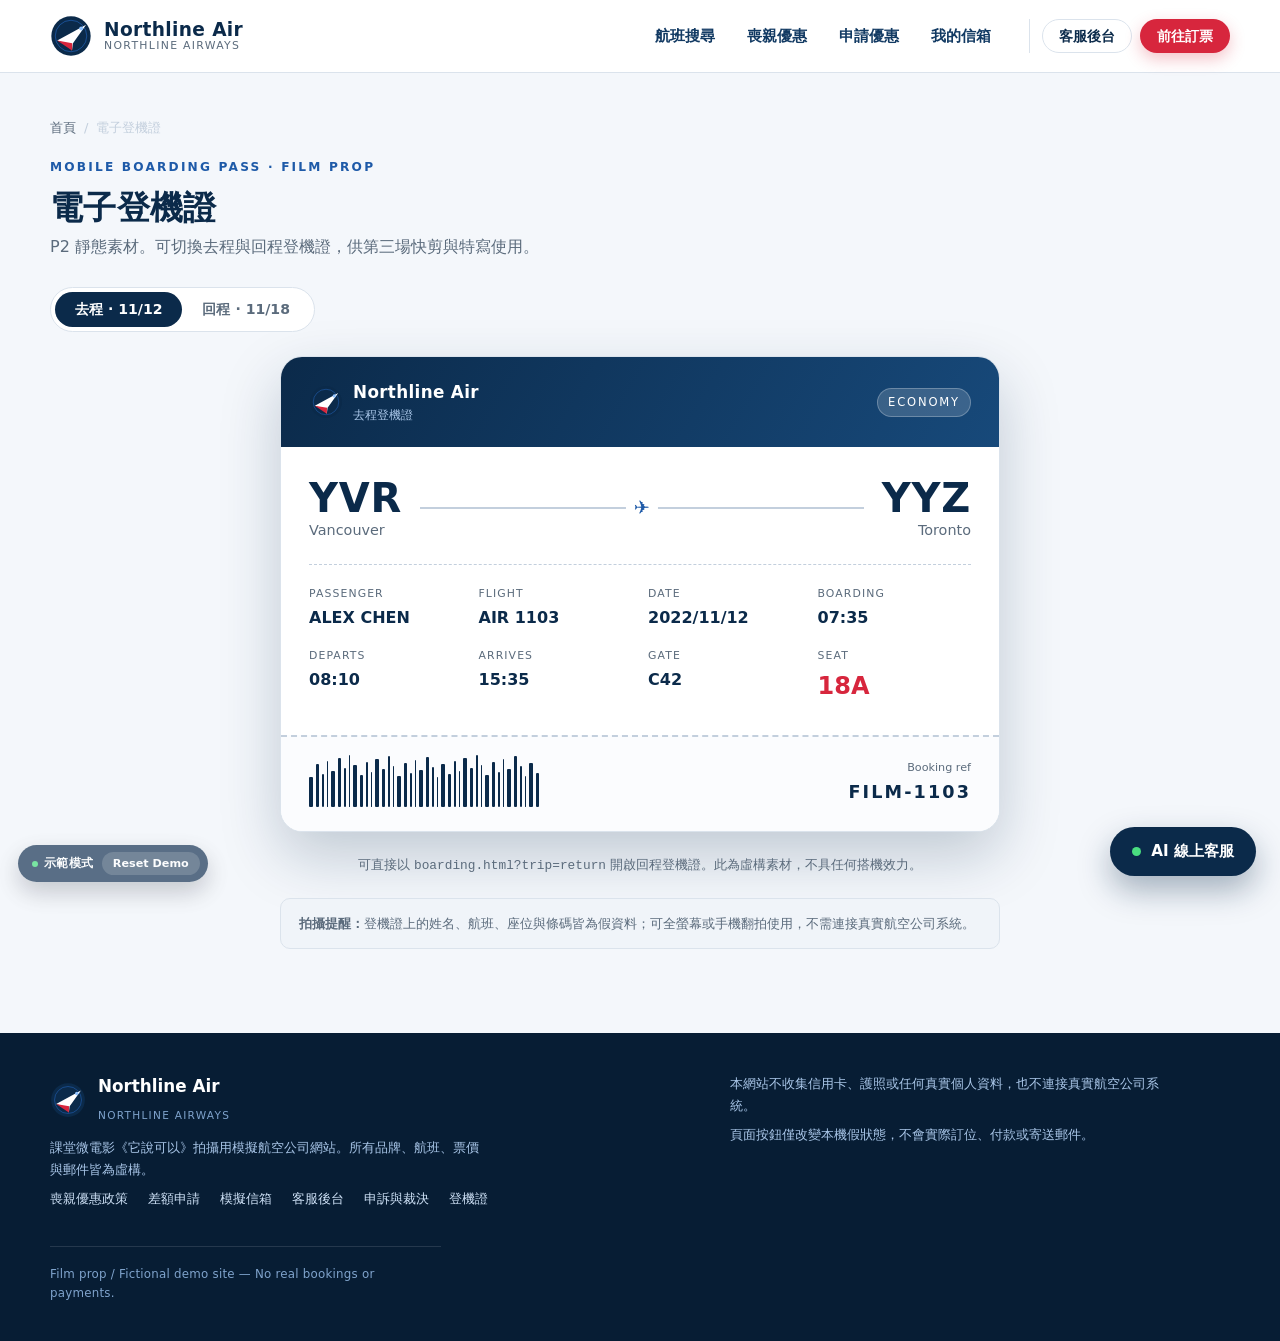
==== boarding.html @ c4c13a8e "Add Northline Air film prop website" ====
<!DOCTYPE html>
<html lang="zh-Hant">
<head>
  <meta charset="UTF-8">
  <meta name="viewport" content="width=device-width, initial-scale=1">
  <title>電子登機證 — Northline Air（拍攝用）</title>
  <link rel="stylesheet" href="assets/css/style.css">
</head>
<body data-page="boarding">

  <header class="site-header">
    <div class="container header-inner">
      <a class="brand" href="index.html">
        <img class="brand-logo" src="assets/img/logo.svg" alt="Northline Air">
        <span class="brand-text"><strong>Northline Air</strong><small>Northline Airways</small></span>
      </a>
      <nav class="main-nav" aria-label="主要導覽">
        <a href="index.html">航班搜尋</a>
        <a href="policy.html">喪親優惠</a>
        <a href="claim.html">申請優惠</a>
        <a href="mail.html">我的信箱</a>
      </nav>
      <div class="header-actions">
        <a class="btn btn-ghost btn-sm" href="staff.html">客服後台</a>
        <a class="btn btn-primary btn-sm" href="booking.html">前往訂票</a>
      </div>
    </div>
  </header>

  <main class="page">
    <div class="container">
      <div class="breadcrumb">
        <a href="index.html">首頁</a><span>/</span><span>電子登機證</span>
      </div>

      <div class="page-head">
        <span class="eyebrow">Mobile Boarding Pass · Film Prop</span>
        <h1>電子登機證</h1>
        <p>P2 靜態素材。可切換去程與回程登機證，供第三場快剪與特寫使用。</p>
      </div>

      <div class="segmented" role="tablist" aria-label="登機證選擇">
        <button type="button" data-trip="outbound" class="is-active">去程 · 11/12</button>
        <button type="button" data-trip="return">回程 · 11/18</button>
      </div>

      <article class="boarding-pass">
        <div class="bp-top">
          <div class="bp-brand">
            <img src="assets/img/logo.svg" alt="">
            <div>
              <strong>Northline Air</strong>
              <div style="font-size:.72rem;color:#a9c6e8" id="bpTripLabel">去程登機證</div>
            </div>
          </div>
          <span class="bp-class">Economy</span>
        </div>

        <div class="bp-body">
          <div class="bp-route">
            <div class="bp-city">
              <strong id="bpFrom">YVR</strong>
              <span id="bpFromCity">Vancouver</span>
            </div>
            <div class="bp-line"></div>
            <div class="bp-city" style="text-align:right">
              <strong id="bpTo">YYZ</strong>
              <span id="bpToCity">Toronto</span>
            </div>
          </div>

          <div class="bp-grid">
            <div><small>Passenger</small><strong id="bpPassenger">ALEX CHEN</strong></div>
            <div><small>Flight</small><strong id="bpFlightNo">AIR 1103</strong></div>
            <div><small>Date</small><strong id="bpDate">2022/11/12</strong></div>
            <div><small>Boarding</small><strong id="bpBoarding">07:35</strong></div>
            <div><small>Departs</small><strong id="bpDepart">08:10</strong></div>
            <div><small>Arrives</small><strong id="bpArrive">15:35</strong></div>
            <div><small>Gate</small><strong id="bpGate">C42</strong></div>
            <div><small>Seat</small><strong class="bp-seat" id="bpSeat">18A</strong></div>
          </div>
        </div>

        <div class="bp-stub">
          <div class="barcode" id="bpBarcode" aria-hidden="true"></div>
          <div style="text-align:right">
            <small>Booking ref</small>
            <strong id="bpRef" style="font-size:1.1rem;letter-spacing:.12em;color:var(--navy)">FILM-1103</strong>
          </div>
        </div>
      </article>

      <p style="text-align:center;margin-top:22px;font-size:.8rem;color:var(--muted)">
        可直接以 <code>boarding.html?trip=return</code> 開啟回程登機證。此為虛構素材，不具任何搭機效力。
      </p>

      <div class="doc-note" style="max-width:720px;margin:22px auto 0">
        <strong>拍攝提醒：</strong>登機證上的姓名、航班、座位與條碼皆為假資料；可全螢幕或手機翻拍使用，不需連接真實航空公司系統。
      </div>
    </div>
  </main>

  <footer class="site-footer">
    <div class="container footer-inner">
      <div>
        <div class="footer-brand">
          <img src="assets/img/logo.svg" alt="">
          <div><strong>Northline Air</strong><small>Northline Airways</small></div>
        </div>
        <p>課堂微電影《它說可以》拍攝用模擬航空公司網站。所有品牌、航班、票價與郵件皆為虛構。</p>
        <div class="footer-links">
          <a href="policy.html">喪親優惠政策</a>
          <a href="claim.html">差額申請</a>
          <a href="mail.html">模擬信箱</a>
          <a href="staff.html">客服後台</a>
          <a href="case.html">申訴與裁決</a>
          <a href="boarding.html">登機證</a>
        </div>
      </div>
      <div>
        <p>本網站不收集信用卡、護照或任何真實個人資料，也不連接真實航空公司系統。</p>
        <p>頁面按鈕僅改變本機假狀態，不會實際訂位、付款或寄送郵件。</p>
      </div>
      <p class="fineprint">Film prop / Fictional demo site — No real bookings or payments.</p>
    </div>
  </footer>

  <script src="assets/js/data.js"></script>
  <script src="assets/js/app.js"></script>
</body>
</html>
---- assets/css/style.css ----
/* =========================================================
   Northline Air — Fictional airline demo
   Film prop stylesheet. Offline-friendly, no CDN required.
   ========================================================= */

:root {
  --navy: #0b2a4a;
  --navy-700: #123a63;
  --navy-500: #1f4f7d;
  --sky: #1e5aa8;
  --sky-soft: #e8f0fb;
  --red: #d7263d;
  --red-soft: #fdecef;
  --amber: #b45309;
  --amber-soft: #fff4e2;
  --ok: #137a52;
  --ok-soft: #e6f5ee;
  --ink: #16202c;
  --muted: #5b6b7c;
  --line: #dbe3ec;
  --line-strong: #c3cfdd;
  --bg: #f4f7fb;
  --card: #ffffff;
  --shadow: 0 10px 30px rgba(11, 42, 74, 0.10);
  --shadow-sm: 0 2px 8px rgba(11, 42, 74, 0.08);
  --radius: 16px;
  --radius-sm: 10px;
  --sans: "Segoe UI", "Microsoft JhengHei", "Noto Sans TC", "PingFang TC", system-ui, -apple-system, sans-serif;
}

*,
*::before,
*::after {
  box-sizing: border-box;
}

html {
  scroll-behavior: smooth;
}

body {
  margin: 0;
  font-family: var(--sans);
  color: var(--ink);
  background: var(--bg);
  font-size: 16px;
  line-height: 1.65;
  -webkit-font-smoothing: antialiased;
}

img {
  max-width: 100%;
  display: block;
}

a {
  color: var(--sky);
  text-decoration: none;
}

a:hover {
  text-decoration: underline;
}

h1, h2, h3, h4 {
  line-height: 1.25;
  margin: 0 0 .5rem;
  color: var(--navy);
  letter-spacing: .01em;
}

p {
  margin: 0 0 1rem;
}

button,
input,
select,
textarea {
  font-family: inherit;
  font-size: inherit;
}

button {
  cursor: pointer;
}

mark {
  background: #ffe8a3;
  color: #8a3b00;
  font-weight: 800;
  padding: 0 .18em;
  border-radius: 4px;
}

[hidden] {
  display: none !important;
}

.container {
  width: min(1180px, calc(100% - 48px));
  margin-inline: auto;
}

.container-wide {
  width: min(1440px, calc(100% - 40px));
  margin-inline: auto;
}

.container-narrow {
  width: min(880px, calc(100% - 48px));
  margin-inline: auto;
}

.sr-only {
  position: absolute;
  width: 1px;
  height: 1px;
  padding: 0;
  margin: -1px;
  overflow: hidden;
  clip: rect(0 0 0 0);
  white-space: nowrap;
  border: 0;
}

/* ---------- Header ---------- */
.site-header {
  position: sticky;
  top: 0;
  z-index: 60;
  background: rgba(255, 255, 255, .96);
  border-bottom: 1px solid var(--line);
  backdrop-filter: blur(8px);
}

.header-inner {
  display: flex;
  align-items: center;
  gap: 24px;
  min-height: 72px;
}

.brand {
  display: flex;
  align-items: center;
  gap: 12px;
  text-decoration: none;
  flex-shrink: 0;
}

.brand:hover {
  text-decoration: none;
}

.brand-logo {
  width: 42px;
  height: 42px;
}

.brand-text {
  display: flex;
  flex-direction: column;
  line-height: 1.08;
}

.brand-text strong {
  font-size: 1.16rem;
  color: var(--navy);
  letter-spacing: .02em;
}

.brand-text small {
  font-size: .68rem;
  color: var(--muted);
  letter-spacing: .12em;
  text-transform: uppercase;
}

.main-nav {
  display: flex;
  align-items: center;
  gap: 4px;
  margin-left: auto;
}

.main-nav a {
  color: var(--navy-700);
  font-weight: 600;
  font-size: .94rem;
  padding: 9px 14px;
  border-radius: 999px;
  text-decoration: none;
  transition: background .15s ease, color .15s ease;
}

.main-nav a:hover {
  background: var(--sky-soft);
  text-decoration: none;
}

.main-nav a.is-active {
  background: var(--navy);
  color: #fff;
}

.main-nav a.nav-muted {
  color: var(--muted);
}

.header-actions {
  display: flex;
  align-items: center;
  gap: 8px;
  padding-left: 12px;
  border-left: 1px solid var(--line);
}

/* ---------- Buttons ---------- */
.btn {
  display: inline-flex;
  align-items: center;
  justify-content: center;
  gap: 8px;
  border: 1px solid transparent;
  border-radius: 999px;
  padding: 11px 22px;
  font-weight: 700;
  font-size: .95rem;
  line-height: 1.2;
  text-decoration: none;
  transition: transform .12s ease, box-shadow .15s ease, background .15s ease, border-color .15s ease;
  white-space: nowrap;
}

.btn:hover {
  text-decoration: none;
  transform: translateY(-1px);
}

.btn:active {
  transform: translateY(0);
}

.btn-primary {
  background: var(--red);
  color: #fff;
  box-shadow: 0 6px 16px rgba(215, 38, 61, .28);
}

.btn-primary:hover {
  background: #bf1f34;
}

.btn-navy {
  background: var(--navy);
  color: #fff;
}

.btn-navy:hover {
  background: var(--navy-700);
}

.btn-outline {
  background: #fff;
  border-color: var(--line-strong);
  color: var(--navy);
}

.btn-outline:hover {
  border-color: var(--navy);
  background: #fff;
}

.btn-ghost {
  background: transparent;
  color: var(--navy);
  border-color: var(--line);
}

.btn-ghost:hover {
  background: var(--sky-soft);
}

.btn-block {
  width: 100%;
}

.btn-lg {
  padding: 14px 28px;
  font-size: 1.02rem;
}

.btn-sm {
  padding: 8px 16px;
  font-size: .86rem;
}

.btn:disabled {
  opacity: .55;
  cursor: not-allowed;
  transform: none;
}

/* ---------- Hero ---------- */
.hero {
  position: relative;
  color: #fff;
  background:
    radial-gradient(1100px 460px at 82% -8%, rgba(30, 90, 168, .72), transparent 62%),
    radial-gradient(760px 420px at 8% 110%, rgba(215, 38, 61, .30), transparent 60%),
    linear-gradient(135deg, #071d34 0%, #0b2a4a 46%, #123f6a 100%);
  overflow: hidden;
}

.hero::after {
  content: "";
  position: absolute;
  inset: 0;
  background-image: radial-gradient(rgba(255, 255, 255, .10) 1px, transparent 1px);
  background-size: 26px 26px;
  opacity: .35;
  pointer-events: none;
}

.hero-inner {
  position: relative;
  z-index: 1;
  display: grid;
  grid-template-columns: 1.05fr .95fr;
  gap: 56px;
  align-items: center;
  padding: 72px 0 84px;
}

.eyebrow {
  display: inline-block;
  font-size: .76rem;
  font-weight: 800;
  letter-spacing: .18em;
  text-transform: uppercase;
  color: var(--sky);
  margin-bottom: 10px;
}

.hero .eyebrow {
  color: #8fc2ff;
}

.hero h1 {
  color: #fff;
  font-size: clamp(2.2rem, 4vw, 3.4rem);
  letter-spacing: -.01em;
  margin-bottom: 14px;
}

.hero-copy p {
  color: rgba(255, 255, 255, .82);
  font-size: 1.05rem;
  max-width: 40ch;
}

.hero-points {
  list-style: none;
  padding: 0;
  margin: 24px 0 0;
  display: flex;
  flex-wrap: wrap;
  gap: 10px;
}

.hero-points li {
  font-size: .86rem;
  font-weight: 600;
  color: #dbe9fb;
  background: rgba(255, 255, 255, .08);
  border: 1px solid rgba(255, 255, 255, .16);
  border-radius: 999px;
  padding: 6px 14px;
}

/* ---------- Search card ---------- */
.search-card {
  background: #fff;
  color: var(--ink);
  border-radius: 22px;
  padding: 26px;
  box-shadow: 0 30px 60px rgba(3, 16, 30, .38);
}

.search-card h2 {
  font-size: 1.24rem;
  margin-bottom: 2px;
}

.search-card .sub {
  font-size: .84rem;
  color: var(--muted);
  margin-bottom: 16px;
}

.trip-switch {
  display: inline-flex;
  background: var(--bg);
  border: 1px solid var(--line);
  border-radius: 999px;
  padding: 4px;
  margin-bottom: 18px;
}

.trip-switch label {
  position: relative;
}

.trip-switch input {
  position: absolute;
  opacity: 0;
  pointer-events: none;
}

.trip-switch span {
  display: block;
  padding: 7px 20px;
  border-radius: 999px;
  font-size: .88rem;
  font-weight: 700;
  color: var(--muted);
  cursor: pointer;
  transition: all .15s ease;
}

.trip-switch input:checked + span {
  background: var(--navy);
  color: #fff;
  box-shadow: var(--shadow-sm);
}

.field-row {
  display: grid;
  grid-template-columns: 1fr 1fr;
  gap: 12px;
  margin-bottom: 12px;
}

.field {
  display: flex;
  flex-direction: column;
  gap: 6px;
  margin-bottom: 12px;
}

.field > span {
  font-size: .78rem;
  font-weight: 700;
  color: var(--muted);
  letter-spacing: .04em;
}

.field input,
.field select,
.field textarea {
  width: 100%;
  border: 1px solid var(--line-strong);
  border-radius: 10px;
  padding: 11px 12px;
  background: #fff;
  color: var(--ink);
  font-weight: 600;
  transition: border-color .15s ease, box-shadow .15s ease;
}

.field input:focus,
.field select:focus,
.field textarea:focus {
  outline: none;
  border-color: var(--sky);
  box-shadow: 0 0 0 3px rgba(30, 90, 168, .16);
}

.field textarea {
  min-height: 92px;
  resize: vertical;
  font-weight: 500;
}

.field-hint {
  font-size: .76rem;
  color: var(--muted);
  font-weight: 500;
}

.search-note {
  margin: 12px 0 0;
  font-size: .74rem;
  color: var(--muted);
  text-align: center;
}

/* ---------- Sections / cards ---------- */
.section {
  padding: 56px 0;
}

.section-head {
  margin-bottom: 26px;
}

.section-head h2 {
  font-size: 1.7rem;
}

.section-head p {
  color: var(--muted);
  margin-bottom: 0;
}

.banner {
  display: flex;
  align-items: center;
  justify-content: space-between;
  gap: 28px;
  background:
    linear-gradient(115deg, #0b2a4a 0%, #123a63 58%, #1c4f7f 100%);
  color: #fff;
  border-radius: var(--radius);
  padding: 34px 38px;
  box-shadow: var(--shadow);
}

.banner h2 {
  color: #fff;
  font-size: 1.6rem;
  margin-bottom: 6px;
}

.banner p {
  color: rgba(255, 255, 255, .82);
  margin-bottom: 0;
  max-width: 60ch;
}

.banner .eyebrow {
  color: #8fc2ff;
}

.feature-grid {
  display: grid;
  grid-template-columns: repeat(3, 1fr);
  gap: 20px;
}

.feature {
  background: #fff;
  border: 1px solid var(--line);
  border-radius: var(--radius);
  padding: 24px;
  box-shadow: var(--shadow-sm);
}

.feature-icon {
  width: 42px;
  height: 42px;
  border-radius: 12px;
  display: grid;
  place-items: center;
  background: var(--sky-soft);
  color: var(--sky);
  font-size: 1.2rem;
  font-weight: 800;
  margin-bottom: 14px;
}

.feature h3 {
  font-size: 1.06rem;
  margin-bottom: 6px;
}

.feature p {
  font-size: .9rem;
  color: var(--muted);
  margin-bottom: 0;
}

.card {
  background: var(--card);
  border: 1px solid var(--line);
  border-radius: var(--radius);
  box-shadow: var(--shadow-sm);
}

/* ---------- Page shell ---------- */
.page {
  padding: 44px 0 72px;
}

.page-head {
  margin-bottom: 26px;
}

.page-head h1 {
  font-size: clamp(1.7rem, 2.6vw, 2.2rem);
  margin-bottom: 6px;
}

.page-head p {
  color: var(--muted);
  margin-bottom: 0;
}

.breadcrumb {
  display: flex;
  gap: 8px;
  font-size: .82rem;
  color: var(--muted);
  margin-bottom: 14px;
}

.breadcrumb a {
  color: var(--muted);
}

.breadcrumb span {
  color: var(--line-strong);
}

/* ---------- Steps ---------- */
.steps {
  display: flex;
  list-style: none;
  padding: 0;
  margin: 0 0 26px;
  gap: 8px;
  flex-wrap: wrap;
}

.steps li {
  display: flex;
  align-items: center;
  gap: 10px;
  padding: 9px 18px 9px 10px;
  border-radius: 999px;
  background: #fff;
  border: 1px solid var(--line);
  color: var(--muted);
  font-size: .88rem;
  font-weight: 700;
}

.steps li .num {
  width: 26px;
  height: 26px;
  border-radius: 50%;
  display: grid;
  place-items: center;
  background: var(--bg);
  border: 1px solid var(--line-strong);
  font-size: .8rem;
}

.steps li.is-active {
  color: var(--navy);
  border-color: rgba(30, 90, 168, .45);
  background: var(--sky-soft);
}

.steps li.is-active .num {
  background: var(--sky);
  color: #fff;
  border-color: var(--sky);
}

.steps li.is-done {
  color: var(--ok);
  border-color: rgba(19, 122, 82, .3);
  background: var(--ok-soft);
}

.steps li.is-done .num {
  background: var(--ok);
  color: #fff;
  border-color: var(--ok);
}

/* ---------- Flight results ---------- */
.booking-layout {
  display: grid;
  grid-template-columns: minmax(0, 1fr) 340px;
  gap: 22px;
  align-items: start;
}

.flight-card {
  display: flex;
  gap: 24px;
  justify-content: space-between;
  background: #fff;
  border: 1px solid var(--line);
  border-radius: var(--radius);
  padding: 24px;
  box-shadow: var(--shadow-sm);
  transition: border-color .15s ease, box-shadow .15s ease;
}

.flight-card:hover {
  border-color: rgba(30, 90, 168, .4);
  box-shadow: var(--shadow);
}

.flight-card.is-selected {
  border-color: var(--sky);
  box-shadow: 0 0 0 3px rgba(30, 90, 168, .14), var(--shadow-sm);
}

.flight-main {
  flex: 1;
  min-width: 0;
}

.flight-airline {
  display: flex;
  align-items: center;
  gap: 10px;
  margin-bottom: 18px;
}

.flight-airline img {
  width: 32px;
  height: 32px;
}

.flight-airline strong {
  display: block;
  color: var(--navy);
  font-size: .95rem;
}

.flight-airline small {
  color: var(--muted);
  font-size: .78rem;
}

.flight-route {
  display: grid;
  grid-template-columns: auto 1fr auto;
  align-items: center;
  gap: 18px;
}

.route-point {
  display: flex;
  flex-direction: column;
  line-height: 1.25;
}

.route-point strong {
  font-size: 1.5rem;
  color: var(--navy);
  letter-spacing: -.01em;
}

.route-point span {
  font-size: .8rem;
  font-weight: 800;
  color: var(--sky);
  letter-spacing: .1em;
}

.route-point small {
  font-size: .76rem;
  color: var(--muted);
}

.route-line {
  display: flex;
  flex-direction: column;
  align-items: center;
  gap: 4px;
  min-width: 110px;
}

.route-line small {
  font-size: .72rem;
  color: var(--muted);
}

.route-line .line {
  position: relative;
  width: 100%;
  height: 2px;
  background: var(--line-strong);
  border-radius: 2px;
}

.route-line .line::before,
.route-line .line::after {
  content: "";
  position: absolute;
  top: 50%;
  width: 8px;
  height: 8px;
  border-radius: 50%;
  background: var(--sky);
  transform: translateY(-50%);
}

.route-line .line::before {
  left: 0;
}

.route-line .line::after {
  right: 0;
  background: var(--navy);
}

.route-duration {
  font-size: .74rem;
  color: var(--muted);
}

.flight-side {
  display: flex;
  flex-direction: column;
  align-items: flex-end;
  justify-content: space-between;
  gap: 16px;
  padding-left: 24px;
  border-left: 1px dashed var(--line-strong);
  flex-shrink: 0;
}

.price {
  text-align: right;
}

.price small {
  display: block;
  font-size: .72rem;
  color: var(--muted);
}

.price strong {
  font-size: 1.6rem;
  color: var(--navy);
  letter-spacing: -.01em;
}

.summary-card {
  position: sticky;
  top: 92px;
  padding: 24px;
}

.summary-card h3 {
  font-size: 1.05rem;
  margin-bottom: 14px;
}

.summary-route {
  display: flex;
  align-items: center;
  gap: 10px;
  font-weight: 800;
  color: var(--navy);
  margin-bottom: 4px;
}

.summary-route .plane {
  color: var(--sky);
}

.summary-meta {
  font-size: .82rem;
  color: var(--muted);
  margin-bottom: 16px;
}

.money-list {
  margin: 0;
  padding: 14px 0 0;
  border-top: 1px dashed var(--line-strong);
  display: grid;
  gap: 8px;
}

.money-row {
  display: flex;
  justify-content: space-between;
  font-size: .88rem;
  color: var(--muted);
}

.money-row.total {
  margin-top: 6px;
  padding-top: 12px;
  border-top: 1px solid var(--line);
  color: var(--navy);
  font-weight: 800;
  font-size: 1.05rem;
}

.money-row.total .val {
  font-size: 1.35rem;
}

/* ---------- Confirm / success ---------- */
.confirm-panel {
  padding: 28px;
  margin-top: 22px;
}

.confirm-panel h2 {
  font-size: 1.3rem;
  margin-bottom: 4px;
}

.kv {
  display: grid;
  grid-template-columns: 130px 1fr;
  gap: 10px 18px;
  margin: 20px 0;
  font-size: .92rem;
}

.kv dt {
  color: var(--muted);
  font-weight: 600;
}

.kv dd {
  margin: 0;
  font-weight: 700;
  color: var(--navy);
}

.notice {
  display: flex;
  gap: 10px;
  background: var(--amber-soft);
  border: 1px solid #f2d3a2;
  color: #7c4a06;
  border-radius: var(--radius-sm);
  padding: 12px 14px;
  font-size: .84rem;
  margin: 16px 0;
}

.notice.info {
  background: var(--sky-soft);
  border-color: #c7dcf5;
  color: #16457a;
}

.notice.ok {
  background: var(--ok-soft);
  border-color: #b9e2d0;
  color: #0d5d3f;
}

.success-card {
  text-align: center;
  padding: 44px 32px;
  border: 1px solid #b9e2d0;
  background:
    radial-gradient(600px 220px at 50% 0%, rgba(19, 122, 82, .08), transparent 70%),
    #fff;
  border-radius: var(--radius);
  box-shadow: var(--shadow);
  margin-top: 22px;
}

.success-icon {
  width: 64px;
  height: 64px;
  border-radius: 50%;
  display: grid;
  place-items: center;
  margin: 0 auto 18px;
  background: var(--ok);
  color: #fff;
  font-size: 1.8rem;
  font-weight: 800;
  box-shadow: 0 10px 24px rgba(19, 122, 82, .30);
}

.success-card h2 {
  font-size: 1.8rem;
  color: var(--ok);
}

.ref {
  display: inline-block;
  font-size: 1.5rem;
  letter-spacing: .14em;
  color: var(--navy);
  background: var(--sky-soft);
  border: 1px dashed var(--sky);
  border-radius: 10px;
  padding: 6px 18px;
  margin: 6px 0 18px;
}

.success-card .kv {
  max-width: 460px;
  margin-inline: auto;
  text-align: left;
}

.success-actions {
  display: flex;
  gap: 10px;
  justify-content: center;
  flex-wrap: wrap;
  margin-top: 18px;
}

/* ---------- Policy ---------- */
.doc-head {
  text-align: center;
  padding: 22px 0 26px;
  border-bottom: 3px solid var(--navy);
  margin-bottom: 24px;
}

.doc-head h1 {
  font-size: clamp(1.7rem, 3vw, 2.4rem);
}

.doc-meta {
  color: var(--muted);
  font-size: .84rem;
  margin: 0;
}

.callout {
  border-radius: var(--radius-sm);
  padding: 18px 20px;
  margin: 20px 0;
  border: 1px solid var(--line);
  background: #fff;
}

.callout strong {
  display: block;
  font-size: .78rem;
  letter-spacing: .1em;
  text-transform: uppercase;
  margin-bottom: 4px;
}

.callout p {
  margin: 0;
  font-weight: 700;
}

.callout.danger {
  background: var(--red-soft);
  border-color: #f3c2ca;
  border-left: 5px solid var(--red);
}

.callout.danger strong {
  color: var(--red);
}

.callout.danger p {
  color: #8c1425;
  font-size: 1.12rem;
}

.doc {
  background: #fff;
  border: 1px solid var(--line);
  border-radius: var(--radius);
  padding: 34px 38px;
  box-shadow: var(--shadow-sm);
}

.doc h2 {
  font-size: 1.16rem;
  margin: 26px 0 8px;
  padding-bottom: 8px;
  border-bottom: 1px solid var(--line);
}

.doc h2:first-child {
  margin-top: 0;
}

.doc p,
.doc li {
  color: #33475b;
  font-size: .94rem;
}

.doc ul {
  padding-left: 20px;
  margin: 0 0 14px;
}

.doc li {
  margin-bottom: 4px;
}

.doc-note {
  margin-top: 18px;
  padding: 14px 18px;
  background: #f0f4f9;
  border: 1px solid var(--line);
  border-radius: var(--radius-sm);
  font-size: .8rem;
  color: var(--muted);
}

.policy-highlight {
  background: #fffbe8;
  border: 1px dashed #e6c65b;
  border-radius: var(--radius-sm);
  padding: 14px 16px;
  font-weight: 700;
  color: #6b4b00;
  margin: 14px 0;
}

/* ---------- Forms ---------- */
.form-card {
  padding: 30px 32px;
}

.form-grid {
  display: grid;
  grid-template-columns: 1fr 1fr;
  gap: 0 18px;
}

.form-grid .span-2 {
  grid-column: 1 / -1;
}

.form-section-title {
  display: flex;
  align-items: center;
  gap: 10px;
  font-size: .78rem;
  font-weight: 800;
  letter-spacing: .12em;
  text-transform: uppercase;
  color: var(--sky);
  margin: 26px 0 14px;
}

.form-section-title:first-child {
  margin-top: 0;
}

.form-section-title::after {
  content: "";
  height: 1px;
  flex: 1;
  background: var(--line);
}

.checkbox-row {
  display: flex;
  gap: 10px;
  align-items: flex-start;
  font-size: .86rem;
  color: var(--muted);
  margin: 8px 0 4px;
}

.checkbox-row input {
  margin-top: 4px;
  width: 16px;
  height: 16px;
  accent-color: var(--sky);
}

.file-chip {
  display: inline-flex;
  align-items: center;
  gap: 8px;
  background: var(--sky-soft);
  border: 1px solid #c7dcf5;
  border-radius: 999px;
  padding: 7px 14px;
  font-size: .84rem;
  font-weight: 700;
  color: var(--navy-700);
}

.file-chip::before {
  content: "📎";
  font-size: .9rem;
}

.form-actions {
  display: flex;
  gap: 10px;
  justify-content: flex-end;
  margin-top: 22px;
}

.date-emphasis {
  text-align: center;
  background: var(--navy);
  color: #fff;
  border-radius: var(--radius-sm);
  padding: 18px;
  margin: 6px 0 18px;
}

.date-emphasis small {
  display: block;
  font-size: .76rem;
  letter-spacing: .14em;
  text-transform: uppercase;
  color: #9fc6f5;
}

.date-emphasis strong {
  font-size: 1.7rem;
  letter-spacing: .04em;
}

/* ---------- Mail ---------- */
.mail-page {
  padding: 28px 0 56px;
}

.mail-app {
  display: grid;
  grid-template-columns: 220px 340px minmax(0, 1fr);
  min-height: 640px;
  overflow: hidden;
}

.mail-side {
  background: #f7f9fc;
  border-right: 1px solid var(--line);
  padding: 20px 14px;
}

.compose-btn {
  width: 100%;
  margin-bottom: 18px;
}

.mail-folders {
  list-style: none;
  padding: 0;
  margin: 0;
  display: grid;
  gap: 2px;
}

.mail-folders li a {
  display: flex;
  align-items: center;
  justify-content: space-between;
  gap: 8px;
  padding: 9px 12px;
  border-radius: 8px;
  font-size: .88rem;
  font-weight: 600;
  color: var(--navy-700);
  text-decoration: none;
}

.mail-folders li a:hover,
.mail-folders li a.is-active {
  background: var(--sky-soft);
}

.mail-folders .count {
  background: var(--red);
  color: #fff;
  font-size: .7rem;
  font-weight: 800;
  border-radius: 999px;
  padding: 1px 7px;
}

.mail-side-note {
  margin-top: 22px;
  padding-top: 16px;
  border-top: 1px solid var(--line);
  font-size: .72rem;
  color: var(--muted);
  line-height: 1.5;
}

.mail-list-col {
  border-right: 1px solid var(--line);
  display: flex;
  flex-direction: column;
  min-width: 0;
}

.mail-list-head {
  padding: 18px 20px 14px;
  border-bottom: 1px solid var(--line);
  display: flex;
  align-items: baseline;
  justify-content: space-between;
}

.mail-list-head h2 {
  font-size: 1.1rem;
  margin: 0;
}

.mail-list-head span {
  font-size: .78rem;
  color: var(--muted);
}

.mail-list {
  overflow-y: auto;
  flex: 1;
}

.mail-item {
  display: block;
  width: 100%;
  text-align: left;
  background: #fff;
  border: 0;
  border-bottom: 1px solid var(--line);
  border-left: 3px solid transparent;
  padding: 15px 20px;
  cursor: pointer;
  transition: background .12s ease;
}

.mail-item:hover {
  background: #f7f9fc;
}

.mail-item.is-active {
  background: var(--sky-soft);
  border-left-color: var(--sky);
}

.mail-item .from-row {
  display: flex;
  justify-content: space-between;
  gap: 10px;
  align-items: baseline;
}

.mail-item .from {
  font-weight: 800;
  font-size: .86rem;
  color: var(--navy);
  white-space: nowrap;
  overflow: hidden;
  text-overflow: ellipsis;
}

.mail-item .date {
  font-size: .72rem;
  color: var(--muted);
  flex-shrink: 0;
}

.mail-item .subject {
  font-size: .84rem;
  color: #33475b;
  margin-top: 2px;
  white-space: nowrap;
  overflow: hidden;
  text-overflow: ellipsis;
}

.mail-item .snippet {
  font-size: .76rem;
  color: var(--muted);
  margin-top: 2px;
  white-space: nowrap;
  overflow: hidden;
  text-overflow: ellipsis;
}

.mail-item .unread-dot {
  display: inline-block;
  width: 7px;
  height: 7px;
  border-radius: 50%;
  background: var(--red);
  margin-right: 6px;
  vertical-align: middle;
}

.mail-item[data-unread="false"] .unread-dot {
  visibility: hidden;
}

.mail-read {
  padding: 26px 30px;
  overflow-y: auto;
  background: #fff;
  min-width: 0;
}

.mail-read-head {
  border-bottom: 1px solid var(--line);
  padding-bottom: 16px;
  margin-bottom: 20px;
}

.mail-read-head h2 {
  font-size: 1.3rem;
  margin-bottom: 10px;
}

.mail-sender {
  display: flex;
  align-items: center;
  gap: 12px;
}

.avatar {
  width: 40px;
  height: 40px;
  border-radius: 50%;
  background: var(--navy);
  color: #fff;
  display: grid;
  place-items: center;
  font-weight: 800;
  font-size: .9rem;
  flex-shrink: 0;
}

.avatar.customer {
  background: var(--sky);
}

.mail-sender .name {
  font-weight: 800;
  color: var(--navy);
  font-size: .9rem;
}

.mail-sender .addr {
  font-size: .76rem;
  color: var(--muted);
}

.mail-date {
  margin-left: auto;
  font-size: .76rem;
  color: var(--muted);
  white-space: nowrap;
}

.mail-body {
  font-size: .94rem;
  color: #33475b;
}

.mail-body p {
  margin-bottom: 14px;
}

.mail-attachments {
  margin-top: 22px;
  padding-top: 18px;
  border-top: 1px dashed var(--line-strong);
}

.mail-attachments h3 {
  font-size: .78rem;
  letter-spacing: .1em;
  text-transform: uppercase;
  color: var(--muted);
  margin-bottom: 10px;
}

.attachment-list {
  list-style: none;
  padding: 0;
  margin: 0;
  display: flex;
  flex-wrap: wrap;
  gap: 8px;
}

.attachment-list li {
  display: inline-flex;
  align-items: center;
  gap: 7px;
  background: #f3f6fa;
  border: 1px solid var(--line);
  border-radius: 8px;
  padding: 7px 12px;
  font-size: .8rem;
  font-weight: 600;
  color: var(--navy-700);
}

.attachment-list li::before {
  content: "📎";
}

.mail-empty {
  display: grid;
  place-items: center;
  height: 100%;
  color: var(--muted);
  font-size: .9rem;
  text-align: center;
}

.tag {
  display: inline-block;
  font-size: .7rem;
  font-weight: 800;
  letter-spacing: .04em;
  padding: 3px 9px;
  border-radius: 999px;
  background: var(--sky-soft);
  color: var(--navy-700);
  vertical-align: middle;
}

.tag.red {
  background: var(--red-soft);
  color: var(--red);
}

.tag.amber {
  background: var(--amber-soft);
  color: var(--amber);
}

.tag.ok {
  background: var(--ok-soft);
  color: var(--ok);
}

/* ---------- Staff ---------- */
.staff-head {
  display: flex;
  align-items: center;
  justify-content: space-between;
  gap: 20px;
  padding: 20px 24px;
  margin-bottom: 22px;
  flex-wrap: wrap;
}

.ticket-id {
  display: flex;
  align-items: center;
  gap: 14px;
}

.ticket-id .glyph {
  width: 46px;
  height: 46px;
  border-radius: 12px;
  background: var(--navy);
  color: #fff;
  display: grid;
  place-items: center;
  font-weight: 800;
  font-size: .8rem;
}

.ticket-id strong {
  display: block;
  font-size: 1.05rem;
  color: var(--navy);
}

.ticket-id small {
  color: var(--muted);
  font-size: .8rem;
}

.status-pill {
  display: inline-flex;
  align-items: center;
  gap: 7px;
  font-size: .82rem;
  font-weight: 800;
  color: var(--amber);
  background: var(--amber-soft);
  border: 1px solid #f2d3a2;
  border-radius: 999px;
  padding: 6px 14px;
}

.status-pill::before {
  content: "";
  width: 8px;
  height: 8px;
  border-radius: 50%;
  background: var(--amber);
}

.compare-grid {
  display: grid;
  grid-template-columns: 1fr 1fr;
  gap: 22px;
}

.compare-card {
  padding: 26px;
  position: relative;
  overflow: hidden;
}

.compare-card::before {
  content: "";
  position: absolute;
  inset: 0 0 auto 0;
  height: 5px;
}

.compare-card.ai::before {
  background: var(--red);
}

.compare-card.policy::before {
  background: var(--sky);
}

.compare-label {
  display: flex;
  align-items: center;
  justify-content: space-between;
  gap: 12px;
  margin-bottom: 16px;
  padding-top: 6px;
}

.compare-label span.which {
  font-size: .74rem;
  font-weight: 800;
  letter-spacing: .12em;
  text-transform: uppercase;
  color: var(--muted);
}

.compare-card h2 {
  font-size: 1.24rem;
  margin-bottom: 4px;
}

.compare-source {
  font-size: .8rem;
  color: var(--muted);
  margin-bottom: 18px;
}

.quote-box {
  border-radius: var(--radius-sm);
  padding: 18px 20px;
  font-size: 1rem;
  line-height: 1.7;
  border: 1px solid var(--line);
  background: #f8fafc;
}

.compare-card.ai .quote-box {
  background: var(--red-soft);
  border-color: #f3c2ca;
}

.compare-card.policy .quote-box {
  background: var(--sky-soft);
  border-color: #c7dcf5;
}

.quote-box .big-mark {
  display: block;
  font-size: 1.34rem;
  font-weight: 800;
  margin-top: 8px;
}

.compare-card.ai .big-mark {
  color: var(--red);
}

.compare-card.policy .big-mark {
  color: var(--sky);
}

.compare-meta {
  margin-top: 16px;
  display: grid;
  gap: 6px;
  font-size: .8rem;
  color: var(--muted);
}

.compare-meta strong {
  color: var(--navy-700);
}

.contradiction-strip {
  margin-top: 22px;
  text-align: center;
  background: var(--navy);
  color: #fff;
  border-radius: var(--radius);
  padding: 22px;
}

.contradiction-strip strong {
  display: block;
  font-size: 1.3rem;
  letter-spacing: .02em;
}

.contradiction-strip small {
  color: #a9c6e8;
  font-size: .84rem;
}

/* ---------- Case ---------- */
.mode-tabs {
  display: inline-flex;
  background: #fff;
  border: 1px solid var(--line);
  border-radius: 999px;
  padding: 4px;
  margin-bottom: 24px;
}

.mode-tabs button {
  border: 0;
  background: transparent;
  color: var(--muted);
  font-weight: 800;
  font-size: .9rem;
  padding: 9px 22px;
  border-radius: 999px;
  transition: all .15s ease;
}

.mode-tabs button.is-active {
  background: var(--navy);
  color: #fff;
}

.decision-head {
  text-align: center;
  padding: 30px 24px;
  background:
    radial-gradient(600px 240px at 50% -20%, rgba(30, 90, 168, .14), transparent 70%),
    #fff;
  border: 1px solid var(--line);
  border-radius: var(--radius);
  margin-bottom: 22px;
}

.stamp {
  display: inline-block;
  border: 2px solid var(--red);
  color: var(--red);
  font-weight: 800;
  font-size: .72rem;
  letter-spacing: .16em;
  text-transform: uppercase;
  padding: 5px 12px;
  border-radius: 6px;
  transform: rotate(-3deg);
  margin-bottom: 14px;
}

.decision-date {
  font-size: clamp(2.2rem, 5vw, 3.4rem);
  font-weight: 800;
  color: var(--navy);
  letter-spacing: .02em;
  line-height: 1.1;
  margin-bottom: 8px;
}

.decision-case {
  font-size: 1rem;
  color: var(--muted);
  margin-bottom: 0;
}

.finding-list {
  list-style: none;
  counter-reset: finding;
  padding: 0;
  margin: 0 0 22px;
  display: grid;
  gap: 12px;
}

.finding-list li {
  counter-increment: finding;
  position: relative;
  background: #fff;
  border: 1px solid var(--line);
  border-radius: var(--radius-sm);
  padding: 16px 18px 16px 58px;
  font-size: .92rem;
  color: #33475b;
  box-shadow: var(--shadow-sm);
}

.finding-list li::before {
  content: counter(finding);
  position: absolute;
  left: 16px;
  top: 15px;
  width: 28px;
  height: 28px;
  border-radius: 50%;
  background: var(--sky);
  color: #fff;
  display: grid;
  place-items: center;
  font-weight: 800;
  font-size: .82rem;
}

.amount-table {
  width: 100%;
  border-collapse: collapse;
  background: #fff;
  border: 1px solid var(--line);
  border-radius: var(--radius-sm);
  overflow: hidden;
  box-shadow: var(--shadow-sm);
}

.amount-table th,
.amount-table td {
  padding: 14px 18px;
  text-align: left;
  border-bottom: 1px solid var(--line);
  font-size: .92rem;
}

.amount-table th {
  background: #f3f6fa;
  color: var(--muted);
  font-size: .76rem;
  letter-spacing: .1em;
  text-transform: uppercase;
}

.amount-table td:last-child,
.amount-table th:last-child {
  text-align: right;
  font-variant-numeric: tabular-nums;
}

.amount-table tr:last-child td {
  border-bottom: 0;
}

.amount-table .total-row td {
  background: var(--navy);
  color: #fff;
  font-weight: 800;
  font-size: 1.08rem;
}

.amount-table .total-row td:last-child {
  font-size: 1.4rem;
}

.case-note {
  margin-top: 20px;
  font-size: .78rem;
  color: var(--muted);
  border-left: 3px solid var(--line-strong);
  padding-left: 14px;
}

.evidence-list {
  list-style: none;
  padding: 0;
  margin: 0 0 18px;
  display: grid;
  gap: 10px;
}

.evidence-list li {
  display: flex;
  gap: 10px;
  align-items: flex-start;
  font-size: .9rem;
  color: #33475b;
}

.evidence-list li::before {
  content: "✓";
  color: var(--ok);
  font-weight: 800;
}

/* ---------- Boarding pass ---------- */
.segmented {
  display: inline-flex;
  background: #fff;
  border: 1px solid var(--line);
  border-radius: 999px;
  padding: 4px;
  margin-bottom: 24px;
}

.segmented button {
  border: 0;
  background: transparent;
  color: var(--muted);
  font-weight: 800;
  font-size: .88rem;
  padding: 8px 20px;
  border-radius: 999px;
}

.segmented button.is-active {
  background: var(--navy);
  color: #fff;
}

.boarding-pass {
  width: min(720px, 100%);
  margin-inline: auto;
  background: #fff;
  border-radius: 22px;
  box-shadow: 0 24px 60px rgba(11, 42, 74, .22);
  overflow: hidden;
  border: 1px solid var(--line);
}

.bp-top {
  background: linear-gradient(120deg, var(--navy) 0%, #17497a 100%);
  color: #fff;
  padding: 22px 28px;
  display: flex;
  align-items: center;
  justify-content: space-between;
  gap: 16px;
}

.bp-brand {
  display: flex;
  align-items: center;
  gap: 10px;
}

.bp-brand img {
  width: 34px;
  height: 34px;
}

.bp-brand strong {
  font-size: 1.05rem;
  letter-spacing: .02em;
}

.bp-class {
  font-size: .72rem;
  letter-spacing: .16em;
  text-transform: uppercase;
  background: rgba(255, 255, 255, .16);
  border: 1px solid rgba(255, 255, 255, .25);
  padding: 4px 10px;
  border-radius: 999px;
}

.bp-body {
  padding: 28px;
}

.bp-route {
  display: grid;
  grid-template-columns: auto 1fr auto;
  align-items: center;
  gap: 18px;
  margin-bottom: 24px;
}

.bp-city {
  line-height: 1.15;
}

.bp-city strong {
  display: block;
  font-size: 2.5rem;
  color: var(--navy);
  letter-spacing: .02em;
}

.bp-city span {
  font-size: .9rem;
  color: var(--muted);
}

.bp-line {
  position: relative;
  height: 2px;
  background: var(--line-strong);
}

.bp-line::before {
  content: "✈";
  position: absolute;
  left: 50%;
  top: 50%;
  transform: translate(-50%, -52%);
  background: #fff;
  color: var(--sky);
  padding: 0 8px;
  font-size: 1.2rem;
}

.bp-grid {
  display: grid;
  grid-template-columns: repeat(4, 1fr);
  gap: 16px;
  padding-top: 20px;
  border-top: 1px dashed var(--line-strong);
}

.bp-grid div small {
  display: block;
  font-size: .68rem;
  letter-spacing: .1em;
  text-transform: uppercase;
  color: var(--muted);
  margin-bottom: 2px;
}

.bp-grid div strong {
  font-size: 1rem;
  color: var(--navy);
}

.bp-seat {
  color: var(--red) !important;
  font-size: 1.5rem !important;
}

.bp-stub {
  border-top: 2px dashed var(--line-strong);
  padding: 18px 28px 24px;
  display: flex;
  align-items: flex-end;
  justify-content: space-between;
  gap: 20px;
  background: #fbfcfe;
}

.barcode {
  display: flex;
  gap: 3px;
  align-items: flex-end;
  height: 52px;
  flex: 1;
}

.barcode span {
  display: block;
  width: 3px;
  background: var(--navy);
  border-radius: 1px;
}

.bp-stub small {
  font-size: .7rem;
  color: var(--muted);
  display: block;
  text-align: right;
}

/* ---------- Chat widget ---------- */
.chat-root {
  position: fixed;
  right: 24px;
  bottom: 24px;
  z-index: 90;
  font-size: 15px;
}

.chat-launcher {
  display: inline-flex;
  align-items: center;
  gap: 10px;
  background: var(--navy);
  color: #fff;
  border: 0;
  border-radius: 999px;
  padding: 14px 22px;
  font-weight: 800;
  font-size: .95rem;
  box-shadow: 0 14px 32px rgba(11, 42, 74, .35);
  transition: transform .15s ease, background .15s ease;
}

.chat-launcher:hover {
  transform: translateY(-2px);
  background: var(--navy-700);
}

.chat-launcher .pulse {
  width: 9px;
  height: 9px;
  border-radius: 50%;
  background: #4ade80;
  box-shadow: 0 0 0 0 rgba(74, 222, 128, .6);
  animation: pulse 2s infinite;
}

@keyframes pulse {
  0% { box-shadow: 0 0 0 0 rgba(74, 222, 128, .55); }
  70% { box-shadow: 0 0 0 10px rgba(74, 222, 128, 0); }
  100% { box-shadow: 0 0 0 0 rgba(74, 222, 128, 0); }
}

.chat-panel {
  position: absolute;
  right: 0;
  bottom: 66px;
  width: 380px;
  max-width: calc(100vw - 48px);
  background: #fff;
  border-radius: 20px;
  box-shadow: 0 30px 80px rgba(3, 16, 30, .40);
  overflow: hidden;
  display: flex;
  flex-direction: column;
  border: 1px solid var(--line);
  transform-origin: bottom right;
  animation: chatIn .18s ease;
}

@keyframes chatIn {
  from { opacity: 0; transform: translateY(8px) scale(.98); }
  to { opacity: 1; transform: translateY(0) scale(1); }
}

.chat-head {
  background: linear-gradient(120deg, var(--navy) 0%, #17497a 100%);
  color: #fff;
  padding: 14px 16px;
  display: flex;
  align-items: center;
  justify-content: space-between;
  gap: 12px;
}

.chat-brand {
  display: flex;
  align-items: center;
  gap: 10px;
}

.chat-brand img {
  width: 30px;
  height: 30px;
}

.chat-brand strong {
  display: block;
  font-size: .9rem;
  line-height: 1.15;
}

.chat-brand small {
  font-size: .7rem;
  color: #a9c6e8;
}

.chat-head-actions {
  display: flex;
  align-items: center;
  gap: 6px;
}

.chat-gear,
.chat-close {
  width: 30px;
  height: 30px;
  border-radius: 50%;
  border: 0;
  background: rgba(255, 255, 255, .12);
  color: #fff;
  font-size: 1rem;
  display: grid;
  place-items: center;
  line-height: 1;
}

.chat-gear:hover,
.chat-close:hover {
  background: rgba(255, 255, 255, .24);
}

.chat-controls {
  background: #eef3f9;
  border-bottom: 1px solid var(--line);
  padding: 10px 12px;
  display: flex;
  flex-wrap: wrap;
  gap: 6px;
  align-items: center;
}

.chat-controls button {
  border: 1px solid var(--line-strong);
  background: #fff;
  color: var(--navy-700);
  border-radius: 999px;
  padding: 5px 10px;
  font-size: .7rem;
  font-weight: 700;
}

.chat-controls button:hover {
  border-color: var(--sky);
}

.chat-controls .chat-mode-label {
  font-size: .68rem;
  color: var(--muted);
  margin-left: auto;
}

.chat-body {
  padding: 18px 16px;
  height: 380px;
  overflow-y: auto;
  background:
    linear-gradient(180deg, #f7f9fc 0%, #ffffff 100%);
  display: flex;
  flex-direction: column;
  gap: 12px;
}

.chat-day {
  text-align: center;
  font-size: .68rem;
  color: var(--muted);
  letter-spacing: .06em;
}

.msg {
  display: flex;
  flex-direction: column;
  gap: 3px;
  max-width: 88%;
}

.msg.bot {
  align-self: flex-start;
}

.msg.user {
  align-self: flex-end;
  align-items: flex-end;
}

.msg .who {
  font-size: .66rem;
  color: var(--muted);
  padding: 0 6px;
}

.bubble {
  padding: 11px 14px;
  border-radius: 16px;
  font-size: .88rem;
  line-height: 1.55;
  color: #22303e;
  background: #fff;
  border: 1px solid var(--line);
  border-top-left-radius: 5px;
  box-shadow: 0 2px 6px rgba(11, 42, 74, .05);
}

.msg.user .bubble {
  background: var(--navy);
  color: #fff;
  border-color: var(--navy);
  border-top-left-radius: 16px;
  border-top-right-radius: 5px;
}

.bubble a {
  color: var(--sky);
  font-weight: 700;
}

.msg.user .bubble a {
  color: #bcdcff;
}

.msg-disclaimer {
  margin-top: 2px;
  font-size: .7rem;
  line-height: 1.4;
  color: #8a97a5;
  background: #f1f4f8;
  border: 1px solid #e2e8ef;
  border-radius: 8px;
  padding: 6px 10px;
  max-width: 100%;
}

.typing {
  display: inline-flex;
  gap: 4px;
  align-items: center;
  padding: 12px 15px;
  background: #fff;
  border: 1px solid var(--line);
  border-radius: 16px;
  border-top-left-radius: 5px;
  width: fit-content;
}

.typing span {
  width: 6px;
  height: 6px;
  border-radius: 50%;
  background: #9fb0c1;
  animation: typing 1.2s infinite ease-in-out;
}

.typing span:nth-child(2) { animation-delay: .15s; }
.typing span:nth-child(3) { animation-delay: .3s; }

@keyframes typing {
  0%, 60%, 100% { transform: translateY(0); opacity: .5; }
  30% { transform: translateY(-4px); opacity: 1; }
}

.chat-quick {
  display: flex;
  flex-direction: column;
  gap: 6px;
  margin-top: auto;
}

.chat-quick button {
  text-align: left;
  background: #fff;
  border: 1px solid #c7dcf5;
  color: var(--navy-700);
  border-radius: 10px;
  padding: 8px 11px;
  font-size: .78rem;
  font-weight: 600;
  line-height: 1.4;
  transition: all .12s ease;
}

.chat-quick button:hover {
  background: var(--sky-soft);
  border-color: var(--sky);
}

.chat-input {
  display: flex;
  gap: 8px;
  padding: 12px 14px;
  border-top: 1px solid var(--line);
  background: #fff;
}

.chat-input input {
  flex: 1;
  min-width: 0;
  border: 1px solid var(--line-strong);
  border-radius: 999px;
  padding: 10px 16px;
  font-size: .86rem;
  background: var(--bg);
}

.chat-input input:focus {
  outline: none;
  border-color: var(--sky);
  background: #fff;
  box-shadow: 0 0 0 3px rgba(30, 90, 168, .14);
}

.chat-foot {
  font-size: .64rem;
  color: var(--muted);
  text-align: center;
  padding: 0 14px 10px;
  background: #fff;
}

.chat-foot a {
  color: var(--sky);
  font-weight: 700;
}

/* ---------- Demo tools ---------- */
.demo-tools {
  position: fixed;
  left: 18px;
  bottom: 18px;
  z-index: 70;
  display: flex;
  align-items: center;
  gap: 8px;
  background: rgba(11, 42, 74, .92);
  color: #fff;
  border-radius: 999px;
  padding: 7px 8px 7px 14px;
  font-size: .72rem;
  box-shadow: 0 10px 24px rgba(3, 16, 30, .28);
  opacity: .72;
  transition: opacity .15s ease;
}

.demo-tools:hover {
  opacity: 1;
}

.demo-tools .scene-chip {
  font-weight: 700;
  letter-spacing: .04em;
}

.demo-tools .scene-chip .dot {
  display: inline-block;
  width: 6px;
  height: 6px;
  border-radius: 50%;
  background: #4ade80;
  margin-right: 6px;
  vertical-align: middle;
}

.demo-tools button {
  border: 0;
  background: rgba(255, 255, 255, .16);
  color: #fff;
  border-radius: 999px;
  padding: 5px 11px;
  font-size: .7rem;
  font-weight: 700;
}

.demo-tools button:hover {
  background: rgba(255, 255, 255, .3);
}

/* ---------- Footer ---------- */
.site-footer {
  background: #071d34;
  color: #a9c6e8;
  padding: 40px 0 30px;
  margin-top: 12px;
}

.footer-inner {
  display: grid;
  grid-template-columns: 1.3fr 1fr;
  gap: 30px;
  align-items: start;
}

.footer-brand {
  display: flex;
  align-items: center;
  gap: 12px;
  margin-bottom: 10px;
}

.footer-brand img {
  width: 36px;
  height: 36px;
}

.footer-brand strong {
  color: #fff;
  font-size: 1.05rem;
  display: block;
}

.footer-brand small {
  font-size: .66rem;
  letter-spacing: .12em;
  text-transform: uppercase;
  color: #7fa3cc;
}

.site-footer p {
  font-size: .82rem;
  margin-bottom: 8px;
  max-width: 52ch;
}

.footer-links {
  display: flex;
  flex-wrap: wrap;
  gap: 6px 20px;
  margin-top: 6px;
}

.footer-links a {
  color: #cfe2f7;
  font-size: .82rem;
}

.fineprint {
  grid-column: 1 / -1;
  border-top: 1px solid rgba(255, 255, 255, .12);
  padding-top: 18px;
  margin-top: 6px;
  font-size: .74rem !important;
  color: #7fa3cc !important;
  letter-spacing: .02em;
}

/* ---------- Responsive ---------- */
@media (max-width: 1080px) {
  .hero-inner {
    grid-template-columns: 1fr;
    gap: 36px;
    padding: 54px 0 64px;
  }

  .booking-layout {
    grid-template-columns: 1fr;
  }

  .summary-card {
    position: static;
  }

  .mail-app {
    grid-template-columns: 170px 300px minmax(0, 1fr);
  }
}

@media (max-width: 880px) {
  .main-nav {
    display: none;
  }

  .feature-grid {
    grid-template-columns: 1fr;
  }

  .compare-grid {
    grid-template-columns: 1fr;
  }

  .mail-app {
    grid-template-columns: 1fr;
    min-height: 0;
  }

  .mail-side {
    border-right: 0;
    border-bottom: 1px solid var(--line);
    display: flex;
    align-items: center;
    gap: 12px;
    overflow-x: auto;
    padding: 12px;
  }

  .compose-btn {
    width: auto;
    margin: 0;
    flex-shrink: 0;
  }

  .mail-folders {
    display: flex;
    gap: 4px;
  }

  .mail-folders li a {
    white-space: nowrap;
  }

  .mail-side-note {
    display: none;
  }

  .mail-list-col {
    border-right: 0;
    border-bottom: 1px solid var(--line);
    max-height: 260px;
  }

  .mail-read {
    padding: 22px 20px;
  }

  .footer-inner {
    grid-template-columns: 1fr;
  }
}

@media (max-width: 640px) {
  .container,
  .container-narrow {
    width: calc(100% - 28px);
  }

  .container-wide {
    width: calc(100% - 20px);
  }

  .header-inner {
    min-height: 62px;
    gap: 12px;
  }

  .header-actions {
    margin-left: auto;
    border-left: 0;
    padding-left: 0;
  }

  .brand-text small {
    display: none;
  }

  .hero-inner {
    padding: 40px 0 48px;
  }

  .search-card {
    padding: 20px;
  }

  .field-row,
  .form-grid {
    grid-template-columns: 1fr;
  }

  .banner {
    flex-direction: column;
    align-items: flex-start;
    padding: 26px;
  }

  .flight-card {
    flex-direction: column;
  }

  .flight-side {
    flex-direction: row;
    align-items: center;
    justify-content: space-between;
    width: 100%;
    border-left: 0;
    border-top: 1px dashed var(--line-strong);
    padding-left: 0;
    padding-top: 16px;
  }

  .price {
    text-align: left;
  }

  .kv {
    grid-template-columns: 1fr;
    gap: 2px;
  }

  .kv dd {
    margin-bottom: 10px;
  }

  .doc {
    padding: 24px 20px;
  }

  .form-card {
    padding: 22px 18px;
  }

  .chat-root {
    right: 14px;
    bottom: 14px;
  }

  .chat-panel {
    width: calc(100vw - 28px);
    bottom: 62px;
  }

  .chat-body {
    height: 58vh;
  }

  .demo-tools {
    left: 14px;
    bottom: 14px;
  }

  .bp-grid {
    grid-template-columns: repeat(2, 1fr);
  }

  .bp-city strong {
    font-size: 2rem;
  }

  .bp-stub {
    flex-direction: column;
    align-items: stretch;
  }

  .bp-stub small {
    text-align: left;
  }
}

/* ---------- Print (paper props) ---------- */
@media print {
  body {
    background: #fff;
    font-size: 12pt;
  }

  .site-header,
  .site-footer,
  .chat-root,
  .demo-tools,
  .mode-tabs,
  .btn,
  .breadcrumb,
  .segmented {
    display: none !important;
  }

  .page {
    padding: 0;
  }

  .container,
  .container-narrow {
    width: 100%;
  }

  .card,
  .doc,
  .decision-head,
  .amount-table,
  .compare-card {
    box-shadow: none;
    break-inside: avoid;
  }

  .compare-grid {
    grid-template-columns: 1fr 1fr;
  }
}
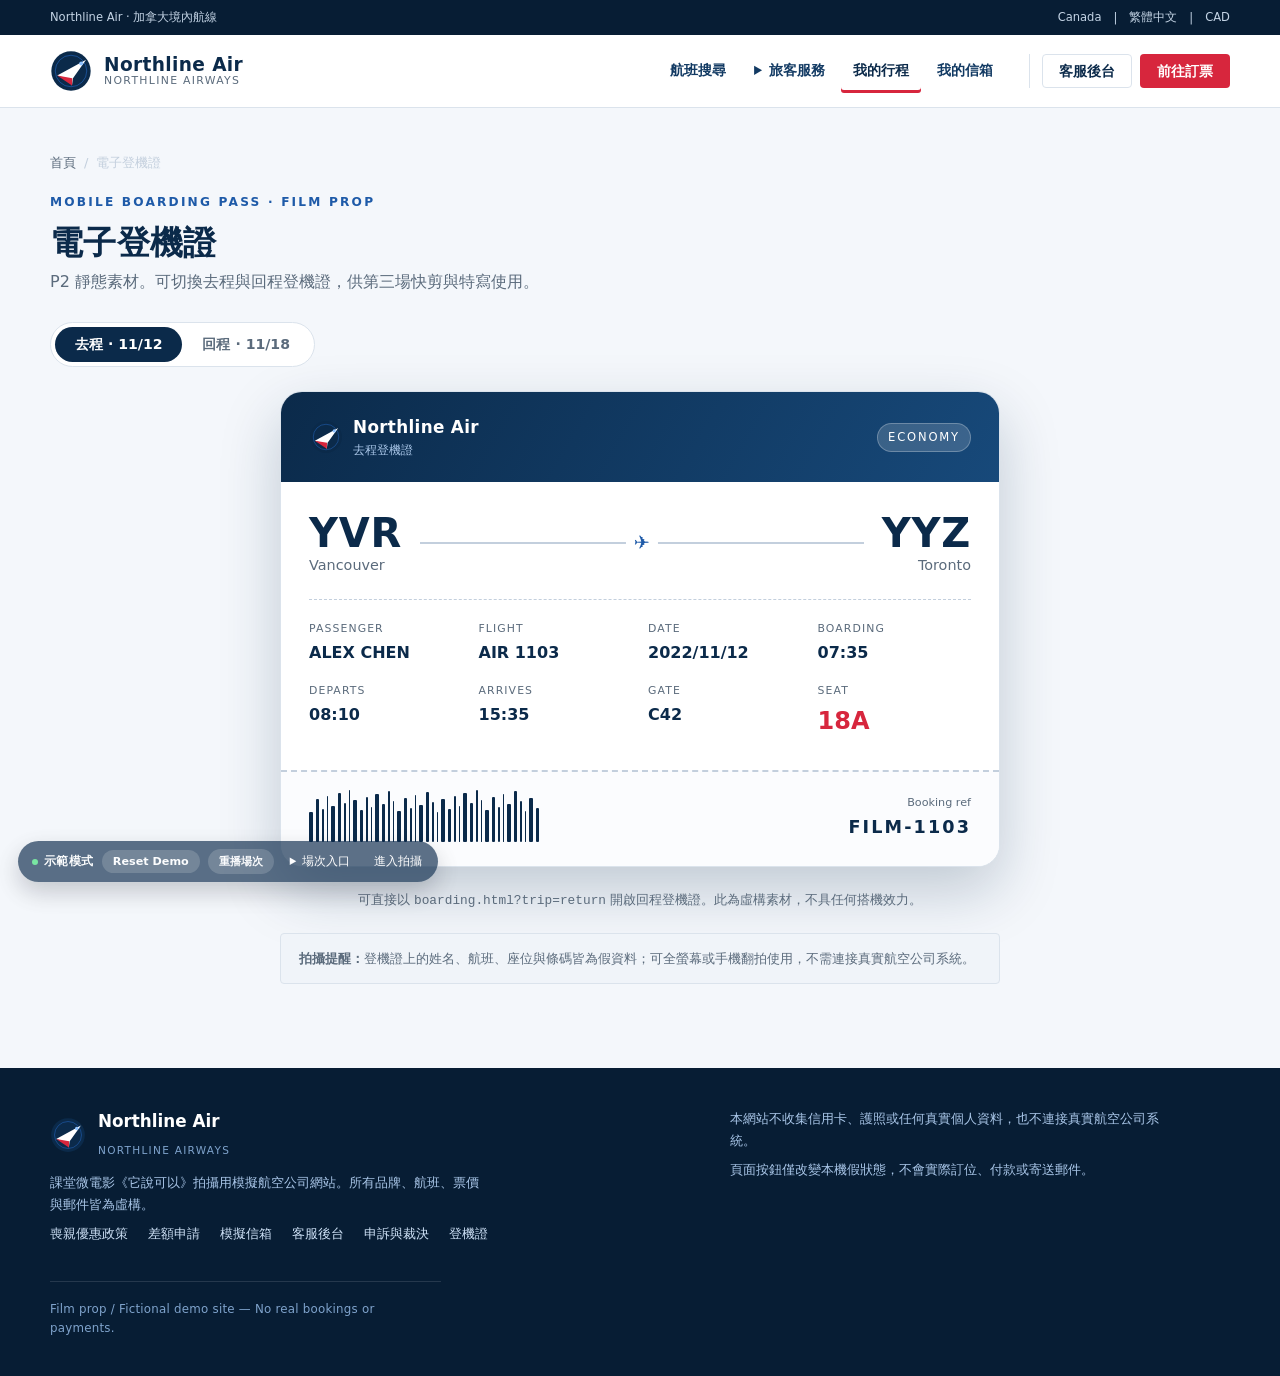
==== commit 4c4c7c49: "feat: improve airline website realism and filming workflow" ====
--- a/boarding.html
+++ b/boarding.html
@@ -3,11 +3,13 @@
 <head>
   <meta charset="UTF-8">
   <meta name="viewport" content="width=device-width, initial-scale=1">
-  <title>電子登機證 — Northline Air（拍攝用）</title>
+  <title>電子登機證 — Northline Air</title>
+  <link rel="icon" href="assets/img/logo.svg" type="image/svg+xml">
   <link rel="stylesheet" href="assets/css/style.css">
 </head>
 <body data-page="boarding">
 
+  <div class="utility-bar"><div class="container"><span>Northline Air · 加拿大境內航線</span><span>Canada　|　繁體中文　|　CAD</span></div></div>
   <header class="site-header">
     <div class="container header-inner">
       <a class="brand" href="index.html">
@@ -16,12 +18,19 @@
       </a>
       <nav class="main-nav" aria-label="主要導覽">
         <a href="index.html">航班搜尋</a>
-        <a href="policy.html">喪親優惠</a>
-        <a href="claim.html">申請優惠</a>
-        <a href="mail.html">我的信箱</a>
+        <details class="nav-services">
+          <summary>旅客服務</summary>
+          <div class="service-menu">
+            <a href="boarding.html">電子登機證</a>
+            <a href="policy.html">喪親優惠</a>
+            <a href="claim.html">票價差額申請</a>
+          </div>
+        </details>
+        <a href="boarding.html">我的行程</a>
+        <a class="crew-only" href="mail.html">我的信箱</a>
       </nav>
       <div class="header-actions">
-        <a class="btn btn-ghost btn-sm" href="staff.html">客服後台</a>
+        <a class="crew-only btn btn-ghost btn-sm" href="staff.html">客服後台</a>
         <a class="btn btn-primary btn-sm" href="booking.html">前往訂票</a>
       </div>
     </div>
@@ -29,17 +38,17 @@
 
   <main class="page">
     <div class="container">
-      <div class="breadcrumb">
+      <div class="breadcrumb crew-only">
         <a href="index.html">首頁</a><span>/</span><span>電子登機證</span>
       </div>
 
-      <div class="page-head">
+      <div class="page-head crew-only">
         <span class="eyebrow">Mobile Boarding Pass · Film Prop</span>
         <h1>電子登機證</h1>
         <p>P2 靜態素材。可切換去程與回程登機證，供第三場快剪與特寫使用。</p>
       </div>
 
-      <div class="segmented" role="tablist" aria-label="登機證選擇">
+      <div class="segmented crew-only" role="tablist" aria-label="登機證選擇">
         <button type="button" data-trip="outbound" class="is-active">去程 · 11/12</button>
         <button type="button" data-trip="return">回程 · 11/18</button>
       </div>
@@ -90,17 +99,19 @@
         </div>
       </article>
 
-      <p style="text-align:center;margin-top:22px;font-size:.8rem;color:var(--muted)">
+      <p class="crew-only" style="text-align:center;margin-top:22px;font-size:.8rem;color:var(--muted)">
         可直接以 <code>boarding.html?trip=return</code> 開啟回程登機證。此為虛構素材，不具任何搭機效力。
       </p>
 
-      <div class="doc-note" style="max-width:720px;margin:22px auto 0">
+      <div class="doc-note crew-only" style="max-width:720px;margin:22px auto 0">
         <strong>拍攝提醒：</strong>登機證上的姓名、航班、座位與條碼皆為假資料；可全螢幕或手機翻拍使用，不需連接真實航空公司系統。
       </div>
     </div>
   </main>
 
-  <footer class="site-footer">
+  <footer class="customer-footer film-only"><div class="container"><strong>Northline Air</strong><nav aria-label="頁尾服務"><a href="index.html">預訂航班</a><a href="policy.html">喪親優惠政策</a><a href="claim.html">喪親優惠申請</a></nav><small>Canada · 繁體中文 · CAD</small></div></footer>
+
+  <footer class="site-footer crew-only">
     <div class="container footer-inner">
       <div>
         <div class="footer-brand">
@@ -111,9 +122,9 @@
         <div class="footer-links">
           <a href="policy.html">喪親優惠政策</a>
           <a href="claim.html">差額申請</a>
-          <a href="mail.html">模擬信箱</a>
-          <a href="staff.html">客服後台</a>
-          <a href="case.html">申訴與裁決</a>
+          <a class="crew-only" href="mail.html">模擬信箱</a>
+          <a class="crew-only" href="staff.html">客服後台</a>
+          <a class="crew-only" href="case.html">申訴與裁決</a>
           <a href="boarding.html">登機證</a>
         </div>
       </div>
--- a/assets/css/style.css
+++ b/assets/css/style.css
@@ -23,8 +23,8 @@
   --card: #ffffff;
   --shadow: 0 10px 30px rgba(11, 42, 74, 0.10);
   --shadow-sm: 0 2px 8px rgba(11, 42, 74, 0.08);
-  --radius: 16px;
-  --radius-sm: 10px;
+  --radius: 6px;
+  --radius-sm: 4px;
   --sans: "Segoe UI", "Microsoft JhengHei", "Noto Sans TC", "PingFang TC", system-ui, -apple-system, sans-serif;
 }
 
@@ -223,7 +223,7 @@
   justify-content: center;
   gap: 8px;
   border: 1px solid transparent;
-  border-radius: 999px;
+  border-radius: 4px;
   padding: 11px 22px;
   font-weight: 700;
   font-size: .95rem;
@@ -245,7 +245,7 @@
 .btn-primary {
   background: var(--red);
   color: #fff;
-  box-shadow: 0 6px 16px rgba(215, 38, 61, .28);
+  box-shadow: none;
 }
 
 .btn-primary:hover {
@@ -383,7 +383,7 @@
 .search-card {
   background: #fff;
   color: var(--ink);
-  border-radius: 22px;
+  border-radius: 6px;
   padding: 26px;
   box-shadow: 0 30px 60px rgba(3, 16, 30, .38);
 }
@@ -2762,3 +2762,119 @@
     grid-template-columns: 1fr 1fr;
   }
 }
+/* ---------- Enterprise interfaces and filming controls ---------- */
+.film-only { display: none; }
+.film-mode .film-only { display: block; }
+.film-mode .crew-only,
+.film-mode .demo-tools,
+.film-mode .chat-gear,
+.film-mode .chat-controls { display: none !important; }
+.utility-bar { background: #071d34; color: #c4d4e5; font-size: .72rem; }
+.utility-bar .container { display: flex; justify-content: space-between; gap: 16px; padding-block: 8px; }
+.main-nav a { border-radius: 3px; font-size: .88rem; padding: 10px 12px; }
+.main-nav a.is-active { background: transparent; color: var(--navy); box-shadow: inset 0 -3px var(--red); }
+.nav-services { position: relative; }
+.nav-services summary { cursor: pointer; padding: 10px 12px; color: var(--navy-700); font-size: .88rem; font-weight: 600; border-radius: 3px; }
+.nav-services summary:hover, .nav-services[open] summary { background: var(--sky-soft); }
+.service-menu { position: absolute; top: calc(100% + 8px); left: 0; width: 210px; padding: 8px; background: #fff; border: 1px solid var(--line); border-radius: 4px; box-shadow: var(--shadow); }
+.main-nav .service-menu a { display: block; }
+.hero { background: linear-gradient(110deg, #071d34, #17476b); }
+.hero::after { background-image: none; border: 1px solid #ffffff18; transform: skewX(-28deg) translateX(30%); }
+.hero-inner { padding-block: 48px; gap: 64px; }
+.hero h1 { font-weight: 600; line-height: 1.35; }
+.hero-points { gap: 8px 18px; }
+.hero-points li { padding: 0; border: 0; border-radius: 0; background: none; font-size: .8rem; }
+.route-offer { display: block; color: white; border-top: 1px solid #ffffff40; margin-top: 32px; padding-top: 20px; max-width: 420px; }
+.route-offer:hover { text-decoration: none; }
+.route-offer > span { display: flex; justify-content: space-between; gap: 10px; font-size: .8rem; }
+.route-offer b { letter-spacing: .06em; }
+.route-offer small { display: block; color: #bed0e5; margin-top: 10px; }
+.route-offer strong { display: flex; justify-content: space-between; align-items: center; font-size: 2rem; margin-top: 4px; }
+.route-offer strong span { font-size: .84rem; font-weight: 500; }
+.feature { box-shadow: none; border-top: 3px solid var(--navy); }
+.feature a { display: inline-block; margin-top: 16px; font-size: .86rem; font-weight: 600; }
+.customer-footer { border-top: 1px solid var(--line); background: white; padding: 28px 0; color: var(--muted); }
+.customer-footer .container { display: flex; flex-wrap: wrap; align-items: center; justify-content: space-between; gap: 20px; }
+.customer-footer nav { display: flex; flex-wrap: wrap; gap: 24px; font-size: .82rem; }
+.customer-footer strong { color: var(--navy); }
+.system-header { background: white; border-bottom: 1px solid var(--line); }
+.system-header .header-inner { justify-content: space-between; }
+.system-brand { display: flex; align-items: center; gap: 12px; font-size: 1.1rem; font-weight: 700; line-height: 1.3; }
+.system-brand img { width: 32px; }
+.system-brand small { display: block; font-size: .7rem; font-weight: 400; margin-top: 4px; opacity: .75; }
+.system-account { display: flex; align-items: center; gap: 14px; font-size: .8rem; }
+.staff-header { background: #172c3c; color: #fff; border-bottom: 3px solid #6c98b0; }
+.staff-notes { display: grid; grid-template-columns: 1fr 1fr; gap: 20px; margin-top: 18px; }
+.staff-notes > div { background: #fff; border: 1px solid var(--line); padding: 16px 20px; font-size: .84rem; }
+.staff-notes p { margin: 6px 0 0; color: var(--muted); }
+body[data-page="staff"] .page { padding-top: 24px; }
+body[data-page="staff"] .compare-card { padding: 20px; box-shadow: none; }
+body[data-page="staff"] .contradiction-strip { padding: 16px; }
+body[data-page="staff"] .contradiction-strip strong { font-size: 1.15rem; }
+body[data-page="mail"] { --sky: #426b63; --sky-soft: #e9f1ee; --navy: #263e39; --navy-700: #36574e; --red: #426b63; background: #f2f5f3; }
+.mail-header { border-top: 4px solid #426b63; }
+.mail-monogram { width: 36px; height: 36px; display: grid; place-items: center; background: #426b63; color: white; border-radius: 6px; }
+body[data-page="mail"] .page-head { display: flex; justify-content: space-between; align-items: baseline; flex-wrap: wrap; gap: 12px; margin-bottom: 16px; }
+body[data-page="mail"] .mail-app { border-radius: 4px; box-shadow: none; }
+.mail-item .from-row { display: block; }
+.mail-item .date { display: block; margin: 4px 0; }
+.mail-sender { flex-wrap: wrap; }
+.mail-sender .addr { overflow-wrap: anywhere; }
+.mail-body { font-size: 1rem; line-height: 1.9; }
+body[data-page="case"] { background: #eeece7; --navy: #353c43; --sky: #465a6b; }
+.case-header { background: #faf9f6; border-bottom: 2px solid #555f68; }
+body[data-page="case"] .decision-head { background: white; border-radius: 0; border-top: 3px solid #454d55; box-shadow: none; }
+body[data-page="case"] .decision-date { font-size: 1.35rem; margin: 16px 0 10px; }
+body[data-page="case"] .decision-case { font-family: Georgia, 'Microsoft JhengHei', serif; font-size: 1.15rem; }
+.reconstruction-label { display: block; font-size: .72rem; letter-spacing: .08em; color: var(--muted); margin-bottom: 14px; }
+body[data-page="case"] .finding-list li { border-radius: 0; box-shadow: none; }
+body[data-page="case"] .amount-table { border-radius: 0; box-shadow: none; }
+.film-mode[data-page="boarding"] .site-header,
+.film-mode[data-page="boarding"] .utility-bar,
+.film-mode[data-page="boarding"] .customer-footer { display: none; }
+.film-mode[data-page="boarding"] .page { padding-block: 40px; }
+.film-mode .chat-panel { width: 430px; max-width: calc(100vw - 48px); border-radius: 8px; }
+.film-mode .chat-body { height: 420px; }
+.film-mode .bubble { font-size: 1rem; }
+.film-mode .bubble mark { font-size: 1.25em; white-space: nowrap; }
+.film-mode .chat-foot { padding-top: 8px; }
+.crew-scenes { position: relative; }
+.crew-scenes summary { cursor: pointer; padding: 4px 8px; }
+.crew-scenes nav { position: absolute; bottom: 40px; left: -100px; width: 270px; max-height: 60vh; overflow-y: auto; background: #fff; border: 1px solid var(--line); border-radius: 6px; box-shadow: var(--shadow); padding: 8px; }
+.crew-scenes a { display: block; color: var(--navy); padding: 6px 10px; }
+.film-entry { color: #fff; padding: 4px 8px; }
+.payment-review { background: #f5f7fa; border: 1px solid var(--line); padding: 16px; margin-block: 18px; }
+.payment-review h3 { font-size: .95rem; }
+.payment-review p { font-size: .85rem; margin: 6px 0; }
+#claimWrap { scroll-margin-top: 96px; }
+button:focus-visible, a:focus-visible, summary:focus-visible { outline: 3px solid #5e9cd6; outline-offset: 3px; }
+@media (max-width: 880px) {
+  .header-inner { flex-wrap: wrap; gap: 10px; padding-block: 12px; }
+  .main-nav { display: flex; flex-wrap: wrap; order: 3; width: 100%; margin: 0; }
+  .header-actions { margin-left: auto; }
+  .hero-inner { gap: 30px; }
+  .staff-notes { grid-template-columns: 1fr; }
+}
+@media (max-width: 640px) {
+  .utility-bar .container span:first-child { display: none; }
+  .utility-bar .container { justify-content: flex-end; }
+  .header-actions { display: none; }
+  .main-nav a { font-size: .78rem; padding: 7px 9px; }
+  .nav-services summary { font-size: .78rem; padding: 7px 9px; }
+  #claimWrap { scroll-margin-top: 156px; }
+  .hero-inner { padding-block: 32px; }
+  .route-offer > span { flex-wrap: wrap; }
+  .demo-tools { max-width: calc(100vw - 28px); flex-wrap: wrap; border-radius: 6px; }
+  .crew-scenes nav { left: 0; max-width: calc(100vw - 56px); }
+  .system-account { font-size: .7rem; gap: 8px; }
+  .system-brand { font-size: .95rem; }
+  .chat-root { left: 14px; display: flex; justify-content: flex-end; }
+  .chat-panel, .film-mode .chat-panel { width: 100%; max-width: none; }
+  .film-mode .chat-body { height: min(420px, 50vh); }
+  .form-actions { flex-wrap: wrap; }
+  .mail-date { margin-left: 0; }
+  .file-chip { max-width: 100%; overflow-wrap: anywhere; }
+}
+@media print {
+  .system-header, .utility-bar, .customer-footer, .crew-only { display: none !important; }
+}
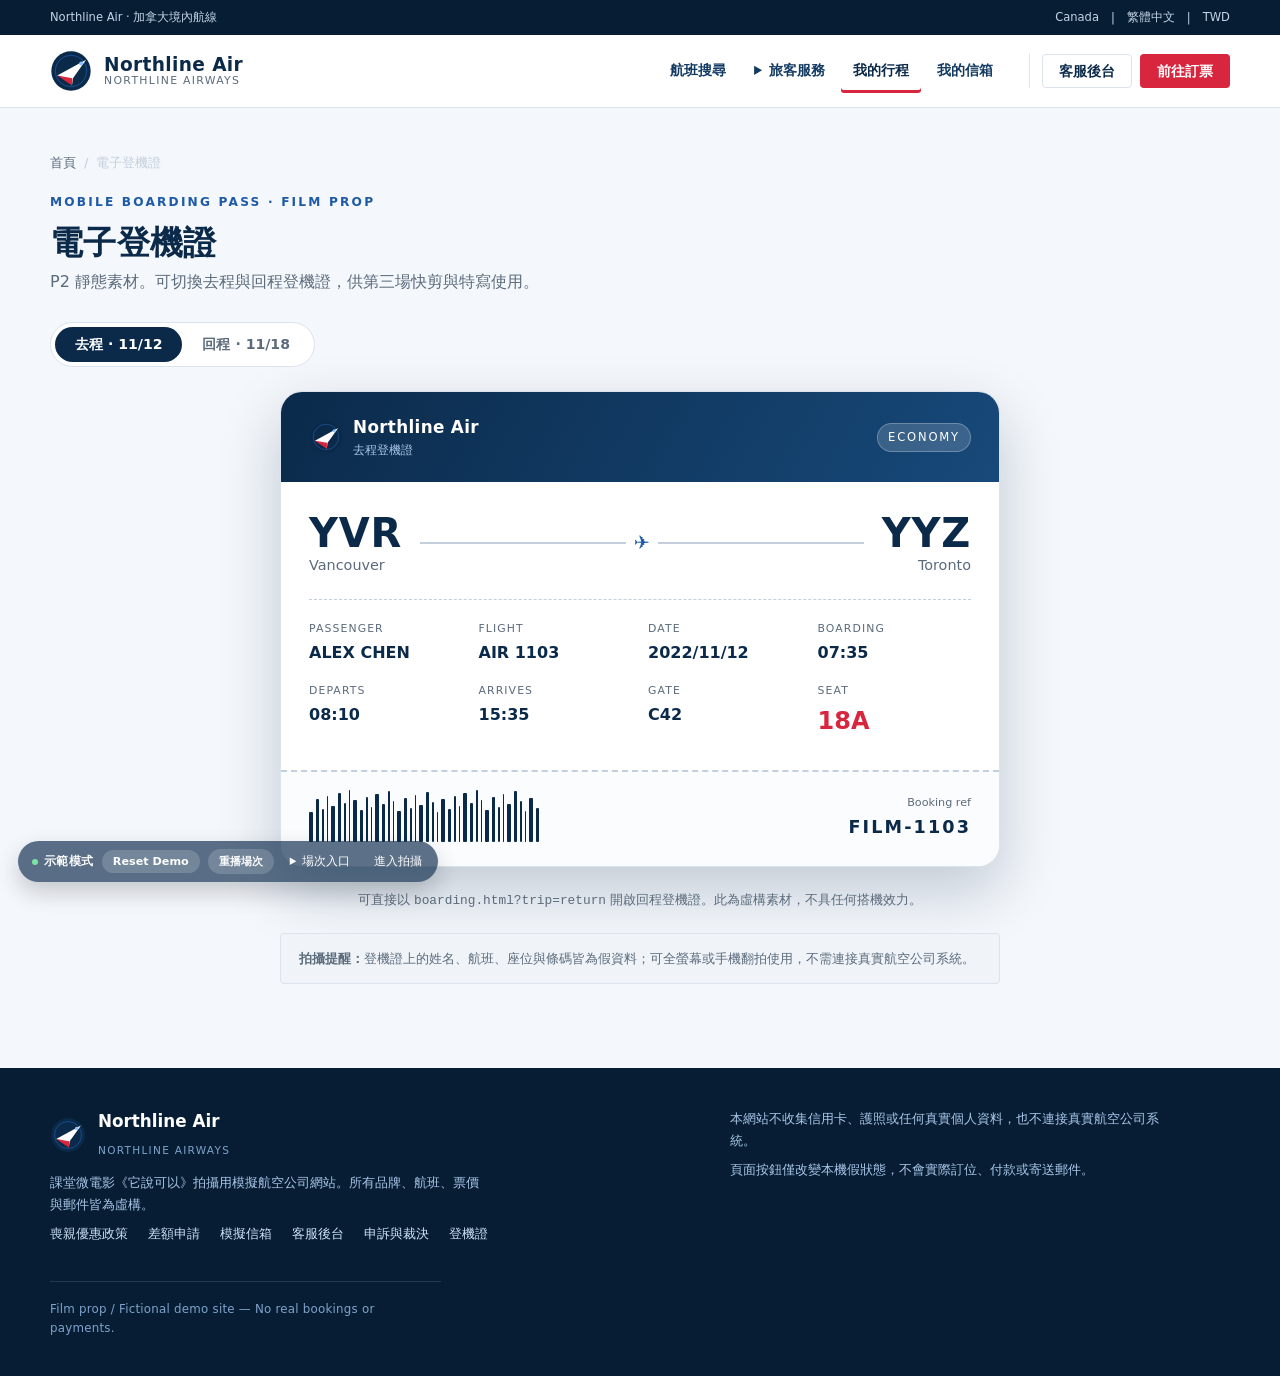
==== commit 9b85b4bd: "將金額換算為台幣並調整客服快捷問題與回覆速度" ====
--- a/boarding.html
+++ b/boarding.html
@@ -9,7 +9,7 @@
 </head>
 <body data-page="boarding">
 
-  <div class="utility-bar"><div class="container"><span>Northline Air · 加拿大境內航線</span><span>Canada　|　繁體中文　|　CAD</span></div></div>
+  <div class="utility-bar"><div class="container"><span>Northline Air · 加拿大境內航線</span><span>Canada　|　繁體中文　|　TWD</span></div></div>
   <header class="site-header">
     <div class="container header-inner">
       <a class="brand" href="index.html">
@@ -109,7 +109,7 @@
     </div>
   </main>
 
-  <footer class="customer-footer film-only"><div class="container"><strong>Northline Air</strong><nav aria-label="頁尾服務"><a href="index.html">預訂航班</a><a href="policy.html">喪親優惠政策</a><a href="claim.html">喪親優惠申請</a></nav><small>Canada · 繁體中文 · CAD</small></div></footer>
+  <footer class="customer-footer film-only"><div class="container"><strong>Northline Air</strong><nav aria-label="頁尾服務"><a href="index.html">預訂航班</a><a href="policy.html">喪親優惠政策</a><a href="claim.html">喪親優惠申請</a></nav><small>Canada · 繁體中文 · TWD</small></div></footer>
 
   <footer class="site-footer crew-only">
     <div class="container footer-inner">
--- a/assets/css/style.css
+++ b/assets/css/style.css
@@ -714,6 +714,18 @@
 .flight-main {
   flex: 1;
   min-width: 0;
+}
+
+.flight-leg {
+  margin: 0 0 14px;
+  font-weight: 700;
+  color: var(--navy);
+}
+
+.return-leg {
+  border-top: 1px solid var(--line);
+  padding-top: 20px;
+  margin-top: 20px;
 }
 
 .flight-airline {
